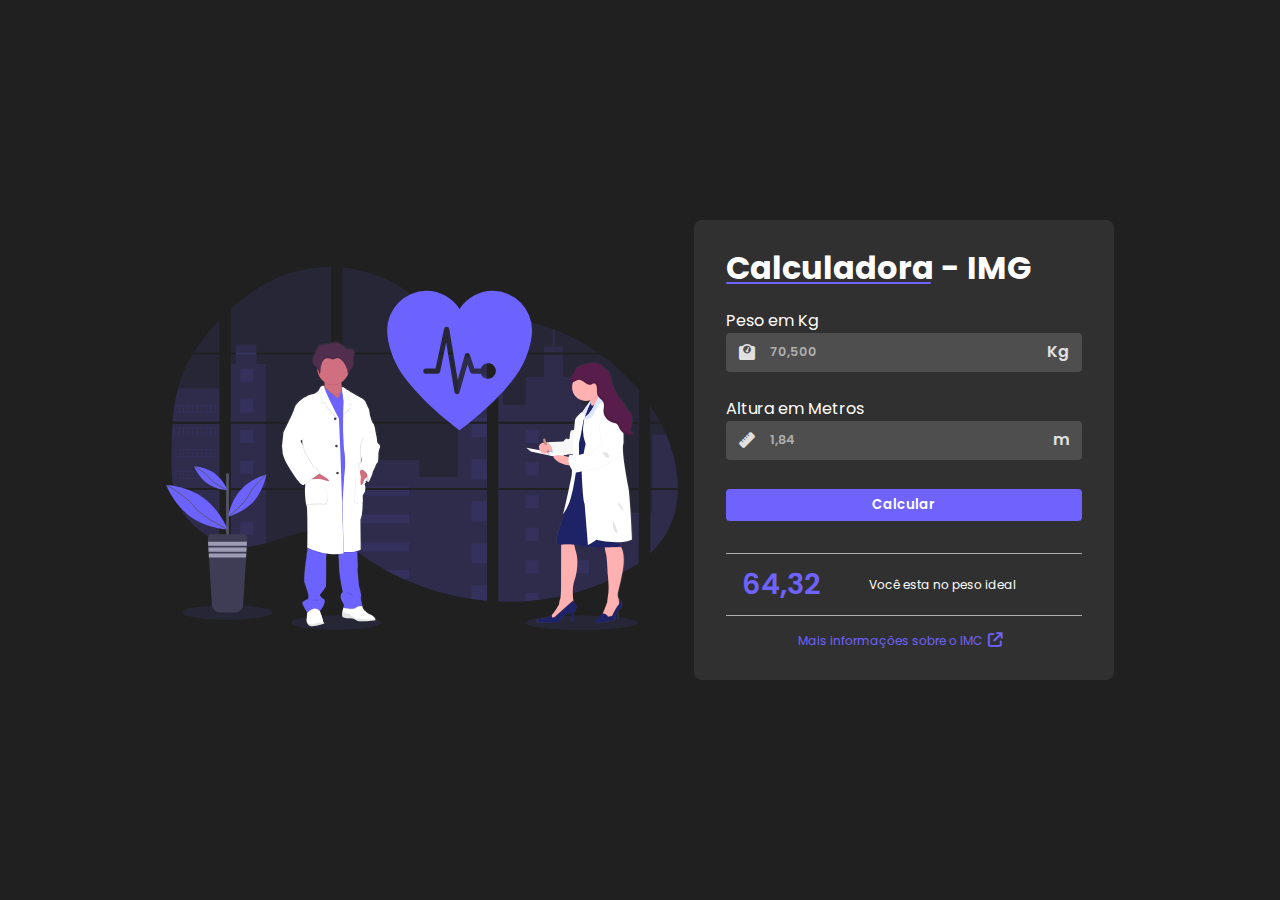
==== projects/calculadora-imc/index.html @ 4ac22ff7 "Initialize (calculadora-im) project with HTML and CSS structure" ====
<!DOCTYPE html>
<html lang="en">

<head>
  <meta charset="UTF-8">
  <meta name="viewport" content="width=device-width, initial-scale=1.0">
  <title>Document</title>
  <link rel="stylesheet" href="../../css/reset.css">
  <link rel="stylesheet" href="../../css/style.css">
  <link rel="stylesheet" href="style.css">
  <link rel="stylesheet" href="https://cdnjs.cloudflare.com/ajax/libs/font-awesome/6.7.2/css/all.min.css"
    integrity="sha512-Evv84Mr4kqVGRNSgIGL/F/aIDqQb7xQ2vcrdIwxfjThSH8CSR7PBEakCr51Ck+w+/U6swU2Im1vVX0SVk9ABhg=="
    crossorigin="anonymous" referrerpolicy="no-referrer" />
</head>

<body>
  <main id="container">
    <section id="img">
      <img src="assets/imagens/health.svg" alt="">
    </section>

    <section id="calculator">
      <form id="main-form">
        <h2 id="calculator-title">Calculadora - IMG</h2>
        <div class="input-box">
          <label for="weight">Peso em Kg</label>
          <div class="input-field">
            <i class="fa-solid fa-weight-scale"></i>
            <input type="number" class="text-underline" id="weight" placeholder="70,500" required>
            <span class="underline"></span>
            <span>Kg</span>
          </div>
        </div>
        <div class="input-box">
          <label for="height">Altura em Metros</label>
          <div class="input-field">
            <i class="fa-solid fa-ruler"></i>
            <input type="number" id="height" placeholder="1,84" required>
            <span>m</span>
          </div>
        </div>

        <button id="btn-calculate">
          Calcular
        </button>
      </form>

      <div id="information">
        <div id="result">
          <div id="imc">           
            <span id="imc-value">64,32</span>
          </div>
          <div id="imc-description">
            Você esta no peso ideal
          </div>
        </div>
        <div id="more-information">
          <a href="https://www.terra.com.br/saude/infograficos/imc/">Mais informações sobre o IMC
            <i class="fa-solid fa-arrow-up-right-from-square"></i>
          </a>
        </div>
      </div>

    </section>

  </main>

</body>

</html>
---- css/style.css ----
@import url('https://fonts.googleapis.com/css2?family=Poppins:wght@100;300;400;500;600;700&display=swap');

* {
  font-family: "Poppins", sans-serif;
}

body {
  font-family: "Poppins", sans-serif;
}

h1 {
  font-size: 2em;
  font-weight: bold;
  font-family: "Poppins", sans-serif;

}
---- projects/calculadora-imc/style.css ----
:root {
  --purple-main: #7062fd;
  --gray-detail: #afafaf;
}

* {
  box-sizing: border-box;
}

body {
  display: flex;
  align-items: center;
  justify-content: center;
  height: 100vh;
  width: 100%;
  background-color: #202020;
  padding: 1rem;
}

#container {
  display: flex;
  align-items: center;
  justify-content: center;
  gap: 1rem;
}

#img img {
  width: 32rem;
}

#calculator {
  display: flex;
  flex-direction: column;
  padding: 2em;
  color: #ffffff;
  background-color: #303030;
  border-radius: 8px;
  gap: 2rem;
}

#main-form {
  display: flex;
  flex-direction: column;
}

#calculator-title {
  font-size: 2rem;
  font-weight: bold;
  position: relative;
}

#calculator-title::after {
  position: absolute;
  content: '';
  bottom: 0;
  left: 0;
  background-color: var(--purple-main);
  width: 12.8rem;
  height: 2px;
  border-radius: 2px;
}

form .input-box {
  margin-top: 1.8rem;
}

.input-field {
  display: flex;
  align-items: center;
  justify-content: space-between;
  margin-top: 4px;
  background-color: #4e4e4e;
  padding: 0.6rem 0.8rem;
  border-radius: 4px;
  gap: 0.8rem;
}

.input-field i,
.input-field span {
  color: #e1e1e1;
  font-weight: 600;
}

.input-field input {
  width: 100%;
  position: relative;
  background-color: transparent;
  border: transparent;
  color: #ffffff;
  font-size: 0.8rem;
  font-weight: 600;
  position: relative;
  /* border: 1px solid #ffffff; */
}

.input-field input::placeholder {
  color: #afafaf;
}

.input-field input::-webkit-inner-spin-button,
.input-field input::-webkit-outer-spin-button {
  appearance: none;
  margin: 0;
}

.input-field input:focus {
  outline: none;
}

#btn-calculate {
  cursor: pointer;
  padding: 0.4rem;
  margin-top: 1.8rem;
  ;
  border: none;
  border-radius: 4px;
  font-weight: 600;
  color: #ffffff;
  background-color: var(--purple-main);
}

#information {
  display: flex;
  flex-direction: column;
  gap: 1rem;
}

#result {
  display: flex;
  align-items: center;
  justify-content: left;
  padding: 1rem;
  border-top: 1px var(--gray-detail) solid;
  border-bottom: 1px var(--gray-detail) solid;

}

#result #imc {
  display: flex;
  flex-direction: column;
  align-items: center;
  /* background-color: red; */
}

#result #imc #imc-value {
  font-size: 1.8rem;
  font-weight: 600;
  color: var(--purple-main);
}

#result #imc-description {
  /* background-color: rgb(2, 23, 16);   */
  text-align: center;
  flex-grow: 1;
  font-size: 0.75rem;
  font-weight: 400;
}

#more-information {
  text-align: center;
}

#more-information a {
  font-size: 0.75rem;
  color: var(--purple-main);
  text-decoration: none;
  margin-right: 8px;
}

#more-information a>i {
  font-size: 0.9rem;
  padding: 0 0 0 2px
}
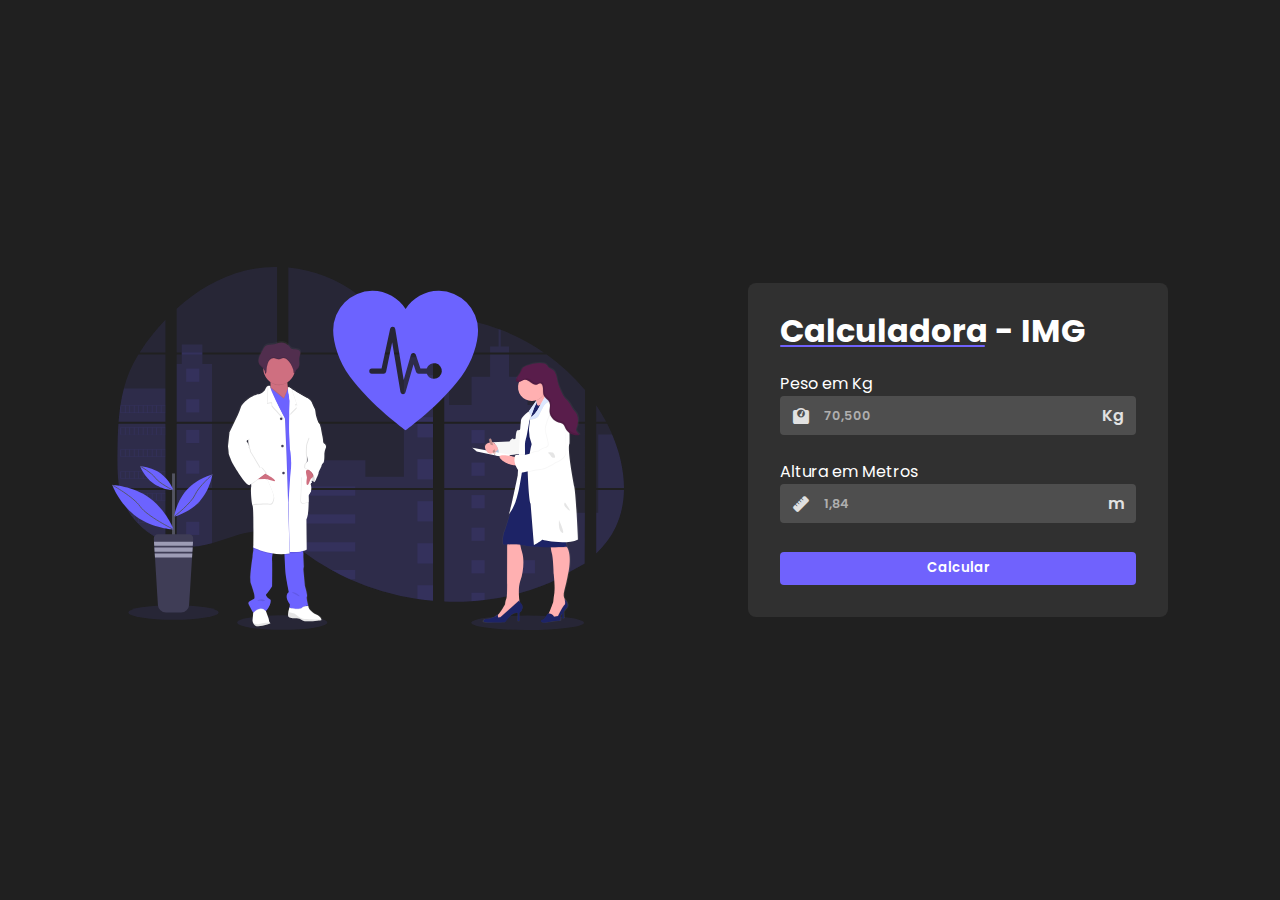
==== commit c65b738d: "finish imc-calculator js and fixe some css inssues." ====
--- a/projects/calculadora-imc/index.html
+++ b/projects/calculadora-imc/index.html
@@ -26,7 +26,7 @@
           <label for="weight">Peso em Kg</label>
           <div class="input-field">
             <i class="fa-solid fa-weight-scale"></i>
-            <input type="number" class="text-underline" id="weight" placeholder="70,500" required>
+            <input type="number" class="text-underline" id="weight" placeholder="70,500" step="any" required>
             <span class="underline"></span>
             <span>Kg</span>
           </div>
@@ -35,7 +35,7 @@
           <label for="height">Altura em Metros</label>
           <div class="input-field">
             <i class="fa-solid fa-ruler"></i>
-            <input type="number" id="height" placeholder="1,84" required>
+            <input type="number" step="any" id="height" placeholder="1,84" required>
             <span>m</span>
           </div>
         </div>
@@ -45,9 +45,9 @@
         </button>
       </form>
 
-      <div id="information">
+      <div id="information" class="hidden">
         <div id="result">
-          <div id="imc">           
+          <div id="imc">
             <span id="imc-value">64,32</span>
           </div>
           <div id="imc-description">
@@ -55,16 +55,14 @@
           </div>
         </div>
         <div id="more-information">
-          <a href="https://www.terra.com.br/saude/infograficos/imc/">Mais informações sobre o IMC
+          <a href="https://www.tuasaude.com/imc/" target="_blank ">Mais informações sobre o IMC
             <i class="fa-solid fa-arrow-up-right-from-square"></i>
           </a>
         </div>
       </div>
-
     </section>
-
   </main>
-
+  <script src="script.js"></script>
 </body>
 
 </html>--- a/projects/calculadora-imc/style.css
+++ b/projects/calculadora-imc/style.css
@@ -1,6 +1,9 @@
 :root {
   --purple-main: #7062fd;
   --gray-detail: #afafaf;
+  --warning: #fa5a5a;
+  --success: #4bd163;
+
 }
 
 * {
@@ -19,13 +22,15 @@
 
 #container {
   display: flex;
+  width: 100%;
   align-items: center;
   justify-content: center;
-  gap: 1rem;
+  gap: 10%;
 }
 
 #img img {
-  width: 32rem;
+  max-width: 32rem;
+  width: 100%;
 }
 
 #calculator {
@@ -111,7 +116,6 @@
   cursor: pointer;
   padding: 0.4rem;
   margin-top: 1.8rem;
-  ;
   border: none;
   border-radius: 4px;
   font-weight: 600;
@@ -125,14 +129,17 @@
   gap: 1rem;
 }
 
+#information.hidden {
+  display: none;
+}
+
 #result {
   display: flex;
   align-items: center;
-  justify-content: left;
-  padding: 1rem;
+  justify-content: center;
+  padding: 1rem 0.6rem;
   border-top: 1px var(--gray-detail) solid;
   border-bottom: 1px var(--gray-detail) solid;
-
 }
 
 #result #imc {
@@ -142,18 +149,30 @@
   /* background-color: red; */
 }
 
-#result #imc #imc-value {
+#result #imc-value {
   font-size: 1.8rem;
   font-weight: 600;
   color: var(--purple-main);
+  padding-right: 0.6rem;
 }
+
+#result #imc-value.warning {
+  color: var(--warning);
+}
+
+#result #imc-value.success {
+  color: var(--success);
+}
+
 
 #result #imc-description {
   /* background-color: rgb(2, 23, 16);   */
+  width: 100%;
   text-align: center;
   flex-grow: 1;
   font-size: 0.75rem;
   font-weight: 400;
+  text-align: center;
 }
 
 #more-information {
@@ -165,9 +184,15 @@
   color: var(--purple-main);
   text-decoration: none;
   margin-right: 8px;
+  transition: color 0.5s;
+}
+
+#more-information a:hover {
+  color: #ffffff
 }
 
 #more-information a>i {
   font-size: 0.9rem;
-  padding: 0 0 0 2px
-}+  padding: 0 0 0 2px;
+}
+
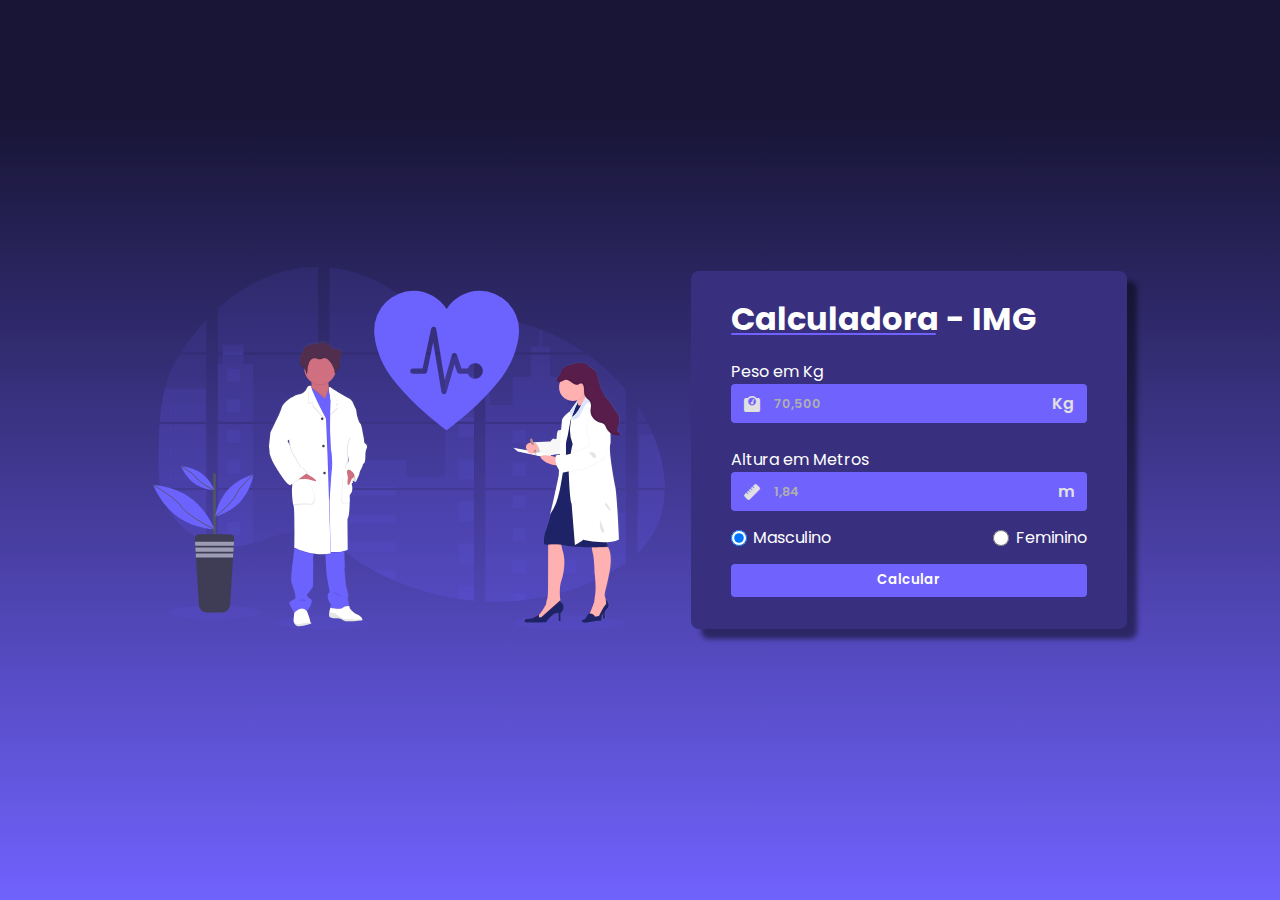
==== commit c1e51695: "Add gender type" ====
--- a/projects/calculadora-imc/index.html
+++ b/projects/calculadora-imc/index.html
@@ -22,6 +22,9 @@
     <section id="calculator">
       <form id="main-form">
         <h2 id="calculator-title">Calculadora - IMG</h2>
+
+
+
         <div class="input-box">
           <label for="weight">Peso em Kg</label>
           <div class="input-field">
@@ -38,6 +41,24 @@
             <input type="number" step="any" id="height" placeholder="1,84" required>
             <span>m</span>
           </div>
+        </div>
+<!-- 
+        <div id="container-age-type" class="user-type">
+          <label>
+            <input type="radio" name="age-type" value="0" checked><span>Adulto</span>
+          </label>
+          <label>
+            <input type="radio" name="age-type" value="1"><span>Criança</span>
+          </label>
+        </div> -->
+
+        <div id="container-gender-type" class="user-type">
+          <label>
+            <input type="radio" name="gender-type" value="0" checked><span>Masculino</span>
+          </label>
+          <label>
+            <input type="radio" name="gender-type" value="1"><span>Feminino</span>
+          </label>
         </div>
 
         <button id="btn-calculate">
--- a/projects/calculadora-imc/style.css
+++ b/projects/calculadora-imc/style.css
@@ -1,9 +1,9 @@
 :root {
   --purple-main: #7062fd;
+  --purple-light: #715ef5;
   --gray-detail: #afafaf;
   --warning: #fa5a5a;
   --success: #4bd163;
-
 }
 
 * {
@@ -17,7 +17,7 @@
   height: 100vh;
   width: 100%;
   background-color: #202020;
-  padding: 1rem;
+  background: linear-gradient(180deg, rgb(24, 21, 54) 13%, rgba(112, 98, 253, 1) 100%);
 }
 
 #container {
@@ -25,7 +25,7 @@
   width: 100%;
   align-items: center;
   justify-content: center;
-  gap: 10%;
+  gap: 2%;
 }
 
 #img img {
@@ -36,11 +36,14 @@
 #calculator {
   display: flex;
   flex-direction: column;
-  padding: 2em;
+  padding: 2em 2.5em 2em 2.5em;
   color: #ffffff;
-  background-color: #303030;
+  background-color: #38307e;
   border-radius: 8px;
-  gap: 2rem;
+  gap: 1.6rem;
+  -webkit-box-shadow: 10px 10px 5px 0px rgba(0, 0, 0, 0.46);
+  -moz-box-shadow: 10px 10px 5px 0px rgba(0, 0, 0, 0.46);
+  box-shadow: 10px 10px 5px 0px rgba(0, 0, 0, 0.46);
 }
 
 #main-form {
@@ -49,7 +52,7 @@
 }
 
 #calculator-title {
-  font-size: 2rem;
+  font-size: 2.0rem;
   font-weight: bold;
   position: relative;
 }
@@ -65,6 +68,29 @@
   border-radius: 2px;
 }
 
+form .user-type {
+  display: flex;
+  align-items: center;
+  justify-content: space-between;
+  margin-top: 1.0rem;
+}
+
+.user-type label {
+  display: flex;
+  align-items: center;
+  cursor: pointer;
+
+}
+
+input[type="radio"] {
+  height: 1rem;
+  width: 1rem;
+  margin-left: 0;
+  margin-right: 0.4rem;
+  margin-bottom: 0.1rem;
+  cursor: pointer;
+}
+
 form .input-box {
   margin-top: 1.8rem;
 }
@@ -74,7 +100,7 @@
   align-items: center;
   justify-content: space-between;
   margin-top: 4px;
-  background-color: #4e4e4e;
+  background-color: var(--purple-main);
   padding: 0.6rem 0.8rem;
   border-radius: 4px;
   gap: 0.8rem;
@@ -115,7 +141,7 @@
 #btn-calculate {
   cursor: pointer;
   padding: 0.4rem;
-  margin-top: 1.8rem;
+  margin-top: 1.0rem;
   border: none;
   border-radius: 4px;
   font-weight: 600;
@@ -163,7 +189,6 @@
 #result #imc-value.success {
   color: var(--success);
 }
-
 
 #result #imc-description {
   /* background-color: rgb(2, 23, 16);   */
@@ -181,7 +206,7 @@
 
 #more-information a {
   font-size: 0.75rem;
-  color: var(--purple-main);
+  color: #c36ef7;
   text-decoration: none;
   margin-right: 8px;
   transition: color 0.5s;
@@ -194,5 +219,4 @@
 #more-information a>i {
   font-size: 0.9rem;
   padding: 0 0 0 2px;
-}
-
+}